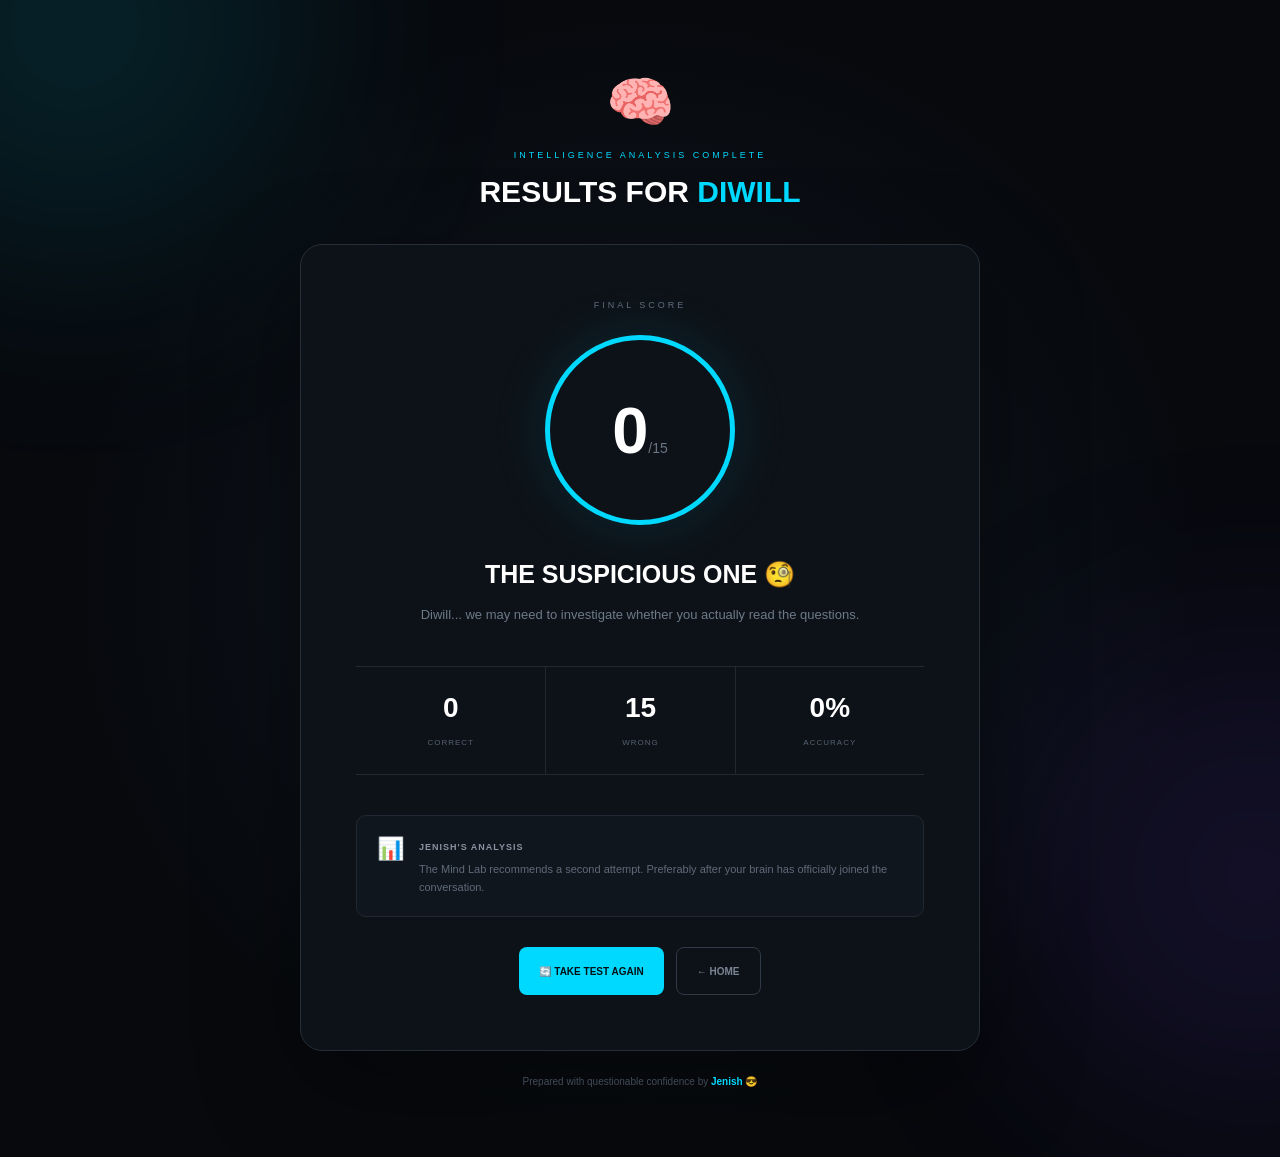
==== result.html @ ab2cebee "Add files via upload huahuhauhauha" ====
<!DOCTYPE html>
<html lang="en">

<head>

    <meta charset="UTF-8">

    <meta
        name="viewport"
        content="width=device-width, initial-scale=1.0">

    <title>
        Mind Lab | Results
    </title>

    <link
        rel="stylesheet"
        href="style.css">

</head>


<body class="result-page">


    <div class="background-glow glow-one"></div>
    <div class="background-glow glow-two"></div>


    <main class="result-container">


        <div class="result-header">

            <div class="result-icon">
                🧠
            </div>

            <p>
                INTELLIGENCE ANALYSIS COMPLETE
            </p>

            <h1>

                RESULTS FOR
                <span>DIWILL</span>

            </h1>

        </div>


        <section class="result-card">


            <p class="score-label">

                FINAL SCORE

            </p>


            <div class="score-circle">

                <div>

                    <strong
                        id="finalScore">
                        0
                    </strong>

                    <small>
                        /15
                    </small>

                </div>

            </div>


            <h2 id="resultTitle">

                Calculating...

            </h2>


            <p
                id="resultMessage"
                class="result-message">

                Please wait...

            </p>


            <!-- Statistics -->

            <div class="stats">


                <div class="stat">

                    <span id="correctAnswers">
                        0
                    </span>

                    <small>
                        CORRECT
                    </small>

                </div>


                <div class="stat">

                    <span id="wrongAnswers">
                        0
                    </span>

                    <small>
                        WRONG
                    </small>

                </div>


                <div class="stat">

                    <span id="percentage">
                        0%
                    </span>

                    <small>
                        ACCURACY
                    </small>

                </div>


            </div>


            <!-- Result message -->

            <div class="analysis-box">

                <div>
                    📊
                </div>

                <div>

                    <strong>
                        JENISH'S ANALYSIS
                    </strong>

                    <p id="analysisText">

                        Analysis loading...

                    </p>

                </div>

            </div>


            <!-- Buttons -->

            <div class="result-buttons">

                <button
                    class="restart-button"
                    onclick="restartTest()">

                    🔄
                    TAKE TEST AGAIN

                </button>


                <button
                    class="home-button"
                    onclick="goHome()">

                    ←
                    HOME

                </button>

            </div>


        </section>


        <p class="creator-message">

            Prepared with questionable confidence
            by <strong>Jenish</strong> 😎

        </p>


    </main>


    <script>

        const score =
            Number(
                localStorage.getItem("diwillScore")
            ) || 0;


        const total =
            15;


        const correct =
            Number(
                localStorage.getItem("diwillCorrect")
            ) || 0;


        const wrong =
            total - correct;


        const percentage =
            Math.round(
                (correct / total) * 100
            );


        const playerName =
            localStorage.getItem(
                "diwillName"
            ) || "Diwill";


        document.getElementById(
            "finalScore"
        ).textContent = correct;


        document.getElementById(
            "correctAnswers"
        ).textContent = correct;


        document.getElementById(
            "wrongAnswers"
        ).textContent = wrong;


        document.getElementById(
            "percentage"
        ).textContent = percentage + "%";


        let title = "";

        let message = "";

        let analysis = "";


        if (correct <= 4) {

            title =
                "THE SUSPICIOUS ONE 🧐";

            message =
                "Diwill... we may need to investigate whether you actually read the questions.";

            analysis =
                "The Mind Lab recommends a second attempt. Preferably after your brain has officially joined the conversation.";

        }

        else if (correct <= 7) {

            title =
                "THE SURVIVOR 😭";

            message =
                "You survived the Mind Lab. Your brain has officially requested a break.";

            analysis =
                "You made it through the challenge. There is definitely some serious brain activity happening here.";

        }

        else if (correct <= 10) {

            title =
                "PRETTY SHARP ⚡";

            message =
                "Not bad at all. Jenish might have to increase the difficulty next time.";

            analysis =
                "Solid performance. Your logical thinking skills appear to be functioning suspiciously well.";

        }

        else if (correct <= 13) {

            title =
                "BRAIN MODE: ACTIVATED 🧠";

            message =
                "Okay... you're actually pretty good.";

            analysis =
                "Very strong performance. You handled most of the challenges with impressive consistency.";

        }

        else {

            title =
                "ABSOLUTE MENACE 👑";

            message =
                "Congratulations. You may have been too powerful for the Mind Lab.";

            analysis =
                "Exceptional performance on this fun challenge. Jenish may need to upgrade the security system.";

        }


        document.getElementById(
            "resultTitle"
        ).textContent = title;


        document.getElementById(
            "resultMessage"
        ).textContent = message;


        document.getElementById(
            "analysisText"
        ).textContent = analysis;


        function restartTest() {

            localStorage.removeItem(
                "diwillScore"
            );

            localStorage.removeItem(
                "diwillCorrect"
            );


            window.location.href =
                "test.html";

        }


        function goHome() {

            window.location.href =
                "index.html";

        }

    </script>


</body>

</html>
---- style.css ----
/* ============================================
   DIWILL MIND LAB
   COMPLETE WEBSITE STYLES
============================================ */


/* ============================================
   RESET
============================================ */

* {

    margin: 0;

    padding: 0;

    box-sizing: border-box;

}


html {

    scroll-behavior: smooth;

}


body {

    font-family:
        Arial,
        Helvetica,
        sans-serif;

    background: #07090d;

    color: #ffffff;

    min-height: 100vh;

}


/* ============================================
   BACKGROUND
============================================ */

.background-glow {

    position: fixed;

    width: 450px;

    height: 450px;

    border-radius: 50%;

    filter: blur(130px);

    opacity: 0.13;

    pointer-events: none;

    z-index: 0;

}


.glow-one {

    background: #00d9ff;

    top: -200px;

    left: -150px;

}


.glow-two {

    background: #7545ff;

    right: -200px;

    bottom: -200px;

}


/* ============================================
   NAVBAR
============================================ */

.navbar {

    width: 100%;

    padding: 28px 7%;

    display: flex;

    justify-content: space-between;

    align-items: center;

    border-bottom: 1px solid #181d26;

    position: relative;

    z-index: 5;

}


.logo {

    display: flex;

    align-items: center;

    gap: 10px;

    font-size: 15px;

    font-weight: 700;

    letter-spacing: 3px;

}


.logo span {

    font-size: 24px;

}


.creator {

    color: #566071;

    font-size: 10px;

    letter-spacing: 2px;

}


.creator strong {

    color: #00d9ff;

}


/* ============================================
   HOME PAGE
============================================ */

.home-page {

    min-height: 100vh;

    display: flex;

    flex-direction: column;

}


.hero {

    width: min(1000px, 90%);

    margin: auto;

    text-align: center;

    padding: 100px 20px;

    position: relative;

    z-index: 2;

}


/* Status */

.status-pill {

    display: inline-flex;

    align-items: center;

    gap: 9px;

    padding: 10px 17px;

    background: #0d1219;

    border: 1px solid #202832;

    border-radius: 50px;

    color: #758092;

    font-size: 10px;

    letter-spacing: 2px;

    margin-bottom: 35px;

}


.status-dot {

    width: 7px;

    height: 7px;

    background: #00e5a0;

    border-radius: 50%;

    box-shadow:
        0 0 12px #00e5a0;

}


/* Heading */

.classified {

    color: #00d9ff;

    font-size: 11px;

    font-weight: bold;

    letter-spacing: 5px;

    margin-bottom: 20px;

}


.hero h1 {

    font-size: clamp(
        55px,
        9vw,
        100px
    );

    line-height: 0.95;

    letter-spacing: -4px;

    margin-bottom: 35px;

}


.hero h1 span {

    display: block;

    color: #00d9ff;

    margin-top: 10px;

}


.hero-description {

    max-width: 650px;

    margin: auto;

    color: #7d8796;

    font-size: 15px;

    line-height: 1.9;

}


/* Warning */

.warning-box {

    width: min(620px, 100%);

    margin: 50px auto;

    padding: 22px 25px;

    display: flex;

    align-items: center;

    gap: 18px;

    text-align: left;

    background: rgba(
        255,
        255,
        255,
        0.025
    );

    border: 1px solid #242b35;

    border-radius: 14px;

}


.warning-icon {

    width: 45px;

    height: 45px;

    flex-shrink: 0;

    display: flex;

    align-items: center;

    justify-content: center;

    background: #17130b;

    border: 1px solid #443617;

    border-radius: 10px;

    font-size: 20px;

}


.warning-box h3 {

    font-size: 12px;

    letter-spacing: 2px;

    margin-bottom: 7px;

}


.warning-box p {

    color: #697382;

    font-size: 12px;

}


/* Info */

.test-info {

    display: grid;

    grid-template-columns:
        repeat(4, 1fr);

    gap: 16px;

    max-width: 720px;

    margin: 50px auto;

}


.info-card {

    padding: 25px 15px;

    min-height: 150px;

    display: flex;

    align-items: center;

    justify-content: center;

    flex-direction: column;

    gap: 8px;

    background: #0c1016;

    border: 1px solid #1d2530;

    border-radius: 14px;

    transition: 0.3s;

}


.info-card:hover {

    transform: translateY(-5px);

    border-color: #00d9ff;

}


.info-icon {

    font-size: 25px;

    margin-bottom: 5px;

}


.info-card strong {

    font-size: 27px;

}


.info-card span {

    color: #626c7c;

    font-size: 11px;

    text-transform: uppercase;

    letter-spacing: 1px;

}


/* Start button */

.start-button {

    min-width: 260px;

    padding: 19px 25px;

    border: none;

    border-radius: 9px;

    background: #00d9ff;

    color: #031015;

    font-size: 12px;

    font-weight: 800;

    letter-spacing: 1px;

    cursor: pointer;

    display: inline-flex;

    justify-content: center;

    align-items: center;

    gap: 25px;

    transition: 0.3s;

}


.start-button b {

    font-size: 22px;

}


.start-button:hover {

    transform: translateY(-4px);

    box-shadow:
        0 15px 40px
        rgba(
            0,
            217,
            255,
            0.18
        );

}


.bottom-text {

    color: #424b59;

    font-size: 11px;

    margin-top: 20px;

}


/* Footer */

footer {

    position: relative;

    z-index: 2;

    padding: 30px 7%;

    display: flex;

    justify-content: space-between;

    color: #353d49;

    font-size: 9px;

    letter-spacing: 2px;

    border-top: 1px solid #141920;

}


/* ============================================
   LOGIN PAGE
============================================ */

.login-page {

    min-height: 100vh;

    display: flex;

    align-items: center;

    justify-content: center;

    padding: 60px 20px;

    position: relative;

    background:
        radial-gradient(
            circle at center,
            #101820,
            #07090d 65%
        );

    overflow: hidden;

}


.login-container {

    width: min(
        520px,
        100%
    );

    padding: 55px;

    text-align: center;

    position: relative;

    z-index: 2;

    background: rgba(
        13,
        17,
        24,
        0.95
    );

    border: 1px solid #252e39;

    border-radius: 22px;

    box-shadow:
        0 35px 100px
        rgba(
            0,
            0,
            0,
            0.45
        );

}


.login-icon {

    font-size: 58px;

    margin-bottom: 22px;

}


.login-status {

    display: inline-block;

    padding: 9px 14px;

    border: 1px solid #26303b;

    background: #0a0e14;

    border-radius: 30px;

    color: #6d7787;

    font-size: 9px;

    letter-spacing: 2px;

    margin-bottom: 25px;

}


.login-container h1 {

    font-size: 35px;

    line-height: 1.25;

    margin-bottom: 20px;

}


.login-container h1 span {

    color: #00d9ff;

}


.login-description {

    color: #697483;

    font-size: 13px;

    line-height: 1.8;

    margin-bottom: 40px;

}


/* Input */

.input-group {

    text-align: left;

    margin-bottom: 25px;

}


.input-group label {

    display: block;

    color: #778292;

    font-size: 9px;

    letter-spacing: 2px;

    margin-bottom: 10px;

}


.input-wrapper {

    display: flex;

    align-items: center;

    gap: 12px;

    padding: 0 16px;

    background: #080c11;

    border: 1px solid #27303b;

    border-radius: 10px;

    transition: 0.2s;

}


.input-wrapper:focus-within {

    border-color: #00d9ff;

    box-shadow:
        0 0 20px
        rgba(
            0,
            217,
            255,
            0.06
        );

}


.input-wrapper span {

    color: #505b6b;

    font-size: 15px;

}


.input-wrapper input {

    width: 100%;

    height: 55px;

    background: transparent;

    border: none;

    outline: none;

    color: white;

    font-size: 14px;

}


.input-wrapper input::placeholder {

    color: #3e4754;

}


/* Error */

.login-error {

    min-height: 25px;

    margin: 5px 0 10px;

    color: #ff526b;

    font-size: 11px;

    font-weight: bold;

}


.login-error.success {

    color: #00e5a0;

}


/* Privacy */

.privacy-note {

    display: flex;

    align-items: center;

    gap: 12px;

    padding: 15px;

    margin: 15px 0 25px;

    text-align: left;

    background: #0b1016;

    border: 1px solid #1d2530;

    border-radius: 9px;

}


.privacy-note span {

    font-size: 18px;

}


.privacy-note p {

    color: #596474;

    font-size: 10px;

    line-height: 1.5;

}


/* Login button */

.login-button {

    width: 100%;

    height: 57px;

    border: none;

    border-radius: 9px;

    background: #00d9ff;

    color: #031015;

    font-size: 11px;

    font-weight: 800;

    letter-spacing: 1px;

    cursor: pointer;

    display: flex;

    justify-content: center;

    align-items: center;

    gap: 20px;

    transition: 0.3s;

}


.login-button b {

    font-size: 20px;

}


.login-button:hover {

    transform: translateY(-3px);

    box-shadow:
        0 15px 35px
        rgba(
            0,
            217,
            255,
            0.15
        );

}


.login-footer {

    margin-top: 30px;

    color: #3f4855;

    font-size: 9px;

    letter-spacing: 2px;

}


.login-footer strong {

    color: #00d9ff;

}


.wrong-input {

    border-color: #ff526b !important;

    animation:
        shake 0.4s;

}


@keyframes shake {

    0% {
        transform: translateX(0);
    }

    25% {
        transform: translateX(-7px);
    }

    50% {
        transform: translateX(7px);
    }

    75% {
        transform: translateX(-7px);
    }

    100% {
        transform: translateX(0);
    }

}


/* ============================================
   TEST PAGE
============================================ */

.test-page {

    min-height: 100vh;

    background:
        radial-gradient(
            circle at top,
            #111a23,
            #07090d 60%
        );

}


.test-header {

    height: 90px;

    padding: 0 7%;

    display: flex;

    align-items: center;

    justify-content: space-between;

    border-bottom: 1px solid #1a212b;

}


.test-header-right {

    display: flex;

    align-items: center;

    gap: 30px;

}


.live-indicator {

    display: flex;

    align-items: center;

    gap: 8px;

    color: #596474;

    font-size: 9px;

    letter-spacing: 1px;

}


.live-indicator span {

    width: 7px;

    height: 7px;

    background: #00e5a0;

    border-radius: 50%;

}


.timer-box {

    min-width: 145px;

    padding: 12px 17px;

    background: #0d1218;

    border: 1px solid #26303b;

    border-radius: 9px;

    display: flex;

    justify-content: space-between;

    align-items: center;

    gap: 15px;

}


.timer-box small {

    color: #566171;

    font-size: 8px;

    letter-spacing: 1px;

}


.timer-box strong {

    color: #00d9ff;

    font-size: 16px;

}


.timer-warning {

    color: #ff526b !important;

}


/* ============================================
   TEST CONTAINER
============================================ */

.test-container {

    width: min(
        900px,
        90%
    );

    margin: auto;

    padding: 75px 0;

}


/* Greeting */

.test-greeting {

    margin-bottom: 50px;

}


.test-greeting p {

    color: #00d9ff;

    font-size: 9px;

    letter-spacing: 3px;

    margin-bottom: 12px;

}


.test-greeting h1 {

    font-size: 38px;

    margin-bottom: 10px;

}


.test-greeting h1 span {

    color: #00d9ff;

}


.player-greeting {

    color: #5f6a79;

    font-size: 12px;

}


/* Progress */

.test-progress-section {

    margin-bottom: 30px;

}


.progress-info {

    display: flex;

    justify-content: space-between;

    color: #5f6978;

    font-size: 9px;

    letter-spacing: 1px;

    margin-bottom: 12px;

}


.progress-info strong {

    color: white;

}


.progress-container {

    width: 100%;

    height: 5px;

    background: #181e27;

    border-radius: 20px;

    overflow: hidden;

}


#progressBar {

    height: 100%;

    width: 0%;

    background: #00d9ff;

    border-radius: 20px;

    transition: width 0.4s;

}


/* ============================================
   QUESTION CARD
============================================ */

.question-card {

    background: #0d1218;

    border: 1px solid #242d38;

    border-radius: 20px;

    padding: 55px;

    min-height: 500px;

    box-shadow:
        0 35px 90px
        rgba(
            0,
            0,
            0,
            0.25
        );

}


.question-heading {

    display: flex;

    justify-content: space-between;

    align-items: center;

    margin-bottom: 30px;

}


.category {

    color: #00d9ff;

    font-size: 9px;

    letter-spacing: 3px;

}


.question-number-circle {

    width: 43px;

    height: 43px;

    display: flex;

    align-items: center;

    justify-content: center;

    border: 1px solid #27313d;

    border-radius: 50%;

    color: #657080;

    font-size: 11px;

}


.question-card h2 {

    max-width: 760px;

    font-size: 26px;

    line-height: 1.55;

    font-weight: 600;

    margin-bottom: 17px;

}


.choose-text {

    color: #485362;

    font-size: 9px;

    letter-spacing: 1.5px;

    margin-bottom: 30px;

}


/* Answers */

.answers {

    display: grid;

    grid-template-columns:
        repeat(2, 1fr);

    gap: 15px;

}


.answer-button {

    min-height: 68px;

    padding: 15px 18px;

    display: flex;

    align-items: center;

    gap: 15px;

    text-align: left;

    background: #111720;

    border: 1px solid #27313d;

    border-radius: 10px;

    color: #bdc5d0;

    cursor: pointer;

    transition: 0.2s;

}


.answer-button:hover {

    transform: translateY(-3px);

    border-color: #00d9ff;

    background: #141c25;

}


.answer-button:disabled {

    cursor: default;

}


.answer-letter {

    width: 31px;

    height: 31px;

    flex-shrink: 0;

    display: flex;

    align-items: center;

    justify-content: center;

    border: 1px solid #303a47;

    border-radius: 7px;

    color: #667181;

    font-size: 11px;

    font-weight: bold;

}


.answer-button.correct {

    background:
        rgba(
            0,
            229,
            160,
            0.08
        );

    border-color: #00b982;

    color: #00e5a0;

}


.answer-button.correct
.answer-letter {

    border-color: #00b982;

    color: #00e5a0;

}


.answer-button.wrong {

    background:
        rgba(
            255,
            82,
            107,
            0.08
        );

    border-color: #ff526b;

    color: #ff7588;

}


/* Footer */

.question-footer {

    display: flex;

    justify-content: space-between;

    align-items: center;

    margin-top: 45px;

}


.footer-message {

    color: #46515f;

    font-size: 11px;

}


.next-button {

    padding: 15px 22px;

    border: none;

    border-radius: 8px;

    background: #ffffff;

    color: #07090d;

    font-size: 10px;

    font-weight: bold;

    letter-spacing: 1px;

    cursor: pointer;

    transition: 0.2s;

}


.next-button span {

    margin-left: 15px;

    font-size: 17px;

}


.next-button:not(:disabled):hover {

    transform: translateY(-3px);

}


.next-button:disabled {

    opacity: 0.25;

    cursor: not-allowed;

}


/* Tip */

.test-tip {

    display: flex;

    justify-content: center;

    align-items: center;

    gap: 10px;

    padding: 25px;

    color: #46505e;

    font-size: 10px;

}


/* ============================================
   RESULT PAGE
============================================ */

.result-page {

    min-height: 100vh;

    display: flex;

    justify-content: center;

    align-items: center;

    padding: 70px 20px;

    background:
        radial-gradient(
            circle at center,
            #111a23,
            #07090d 65%
        );

}


.result-container {

    width: min(
        680px,
        100%
    );

    text-align: center;

    position: relative;

    z-index: 2;

}


.result-header {

    margin-bottom: 35px;

}


.result-icon {

    font-size: 55px;

    margin-bottom: 15px;

}


.result-header p {

    color: #00d9ff;

    font-size: 9px;

    letter-spacing: 3px;

    margin-bottom: 15px;

}


.result-header h1 {

    font-size: 30px;

}


.result-header h1 span {

    color: #00d9ff;

}


/* Card */

.result-card {

    padding: 55px;

    background: #0d1218;

    border: 1px solid #252e39;

    border-radius: 22px;

    box-shadow:
        0 35px 100px
        rgba(
            0,
            0,
            0,
            0.4
        );

}


.score-label {

    color: #606b7b;

    font-size: 9px;

    letter-spacing: 3px;

}


/* Score */

.score-circle {

    width: 190px;

    height: 190px;

    margin: 25px auto 35px;

    border: 5px solid #00d9ff;

    border-radius: 50%;

    display: flex;

    align-items: center;

    justify-content: center;

    box-shadow:
        0 0 60px
        rgba(
            0,
            217,
            255,
            0.10
        );

}


.score-circle div {

    display: flex;

    align-items: baseline;

}


.score-circle strong {

    font-size: 65px;

}


.score-circle small {

    color: #697483;

    font-size: 14px;

}


/* Result */

#resultTitle {

    font-size: 25px;

    margin-bottom: 15px;

}


.result-message {

    max-width: 500px;

    margin: auto;

    color: #6e7988;

    line-height: 1.7;

    font-size: 13px;

}


/* Stats */

.stats {

    display: grid;

    grid-template-columns:
        repeat(3, 1fr);

    margin: 40px 0;

    border-top: 1px solid #202832;

    border-bottom: 1px solid #202832;

}


.stat {

    padding: 25px 10px;

}


.stat + .stat {

    border-left: 1px solid #202832;

}


.stat span {

    display: block;

    font-size: 28px;

    font-weight: bold;

    margin-bottom: 7px;

}


.stat small {

    color: #566171;

    font-size: 8px;

    letter-spacing: 1px;

}


/* Analysis */

.analysis-box {

    display: flex;

    gap: 15px;

    padding: 20px;

    margin-bottom: 30px;

    text-align: left;

    background: #10161e;

    border: 1px solid #202933;

    border-radius: 10px;

}


.analysis-box > div:first-child {

    font-size: 22px;

}


.analysis-box strong {

    color: #8993a1;

    font-size: 9px;

    letter-spacing: 1px;

}


.analysis-box p {

    color: #5f6a79;

    font-size: 11px;

    line-height: 1.6;

    margin-top: 7px;

}


/* Buttons */

.result-buttons {

    display: flex;

    gap: 12px;

    justify-content: center;

}


.restart-button,
.home-button {

    min-height: 48px;

    padding: 0 20px;

    border-radius: 8px;

    font-size: 10px;

    font-weight: bold;

    cursor: pointer;

    transition: 0.2s;

}


.restart-button {

    background: #00d9ff;

    border: none;

    color: #031015;

}


.home-button {

    background: transparent;

    border: 1px solid #303a47;

    color: #7b8695;

}


.restart-button:hover,
.home-button:hover {

    transform: translateY(-3px);

}


.creator-message {

    margin-top: 25px;

    color: #414b59;

    font-size: 10px;

}


.creator-message strong {

    color: #00d9ff;

}


/* ============================================
   RESPONSIVE
============================================ */

@media (max-width: 750px) {


    .hero {

        padding: 75px 10px;

    }


    .hero h1 {

        font-size: 65px;

        letter-spacing: -3px;

    }


    .test-info {

        grid-template-columns:
            repeat(2, 1fr);

    }


    .test-header {

        height: auto;

        padding: 20px;

    }


    .live-indicator {

        display: none;

    }


    .test-header-right {

        gap: 0;

    }


    .test-container {

        padding: 50px 0;

    }


    .question-card {

        padding: 35px 25px;

    }


    .question-card h2 {

        font-size: 21px;

    }


    .answers {

        grid-template-columns: 1fr;

    }


}


@media (max-width: 550px) {


    .navbar {

        padding: 22px;

    }


    .creator {

        display: none;

    }


    .hero h1 {

        font-size: 52px;

    }


    .classified {

        letter-spacing: 3px;

    }


    .test-info {

        grid-template-columns:
            repeat(2, 1fr);

    }


    footer {

        flex-direction: column;

        gap: 10px;

        text-align: center;

    }


    .login-container {

        padding: 40px 25px;

    }


    .login-container h1 {

        font-size: 28px;

    }


    .test-greeting h1 {

        font-size: 30px;

    }


    .question-footer {

        flex-direction: column;

        align-items: stretch;

        gap: 20px;

    }


    .next-button {

        width: 100%;

    }


    .footer-message {

        text-align: center;

    }


    .result-card {

        padding: 40px 20px;

    }


    .result-buttons {

        flex-direction: column;

    }


    .restart-button,
    .home-button {

        width: 100%;

    }


}


@media (max-width: 380px) {


    .hero h1 {

        font-size: 45px;

    }


    .test-info {

        grid-template-columns: 1fr;

    }


    .timer-box {

        min-width: 120px;

    }


    .timer-box small {

        display: none;

    }

}
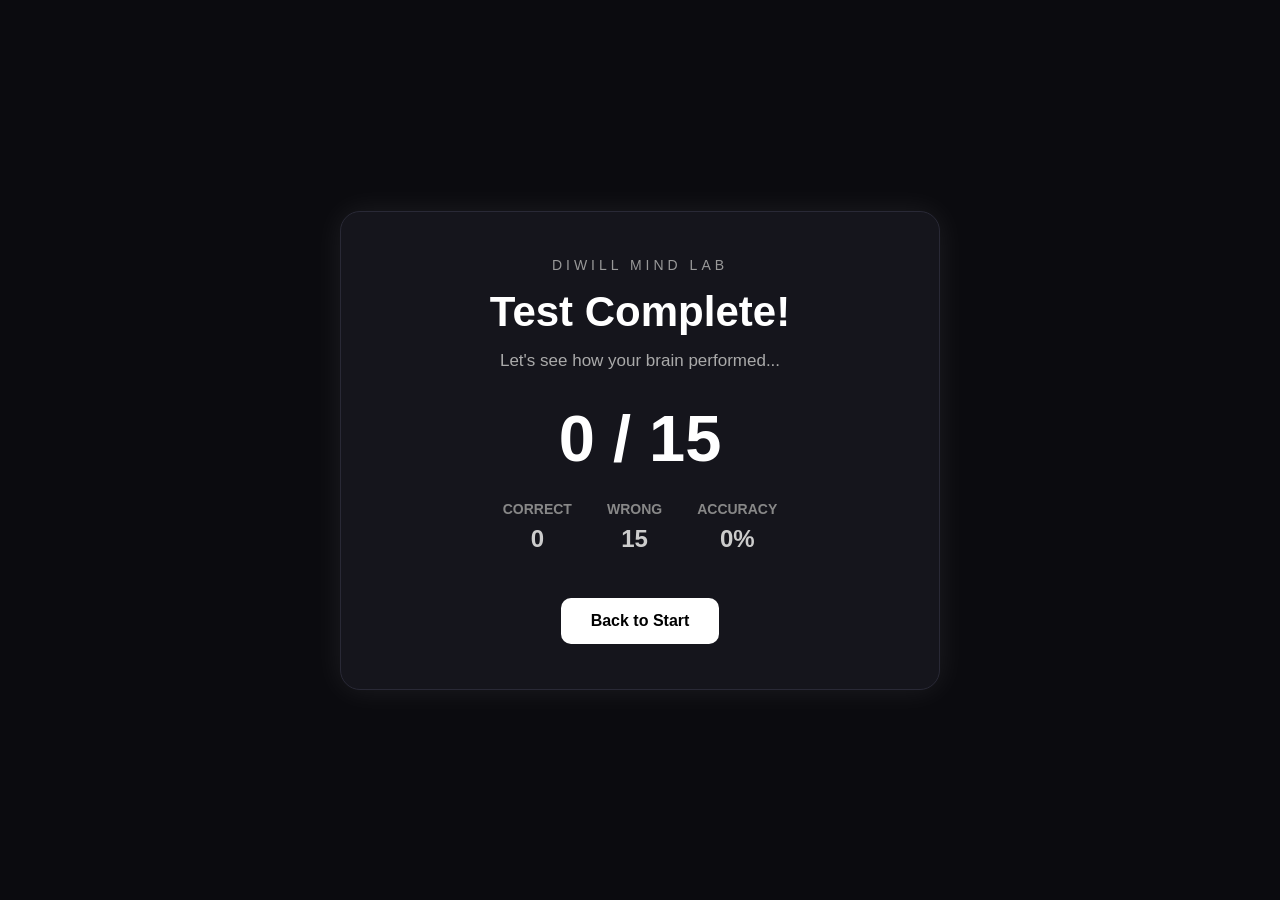
==== commit b8b1e14f: "Update result.html" ====
--- a/result.html
+++ b/result.html
@@ -1,380 +1,174 @@
 <!DOCTYPE html>
 <html lang="en">
+<head>
+    <meta charset="UTF-8">
+    <meta name="viewport" content="width=device-width, initial-scale=1.0">
 
-<head>
+    <title>Diwill Mind Lab - Result</title>
 
-    <meta charset="UTF-8">
+    <style>
+        * {
+            margin: 0;
+            padding: 0;
+            box-sizing: border-box;
+            font-family: Arial, sans-serif;
+        }
 
-    <meta
-        name="viewport"
-        content="width=device-width, initial-scale=1.0">
+        body {
+            min-height: 100vh;
+            background: #0b0b0f;
+            color: white;
+            display: flex;
+            justify-content: center;
+            align-items: center;
+            text-align: center;
+        }
 
-    <title>
-        Mind Lab | Results
-    </title>
+        .result-box {
+            width: 90%;
+            max-width: 600px;
+            padding: 45px 30px;
+            background: #15151c;
+            border: 1px solid #292936;
+            border-radius: 20px;
+            box-shadow: 0 0 30px rgba(255, 255, 255, 0.08);
+        }
 
-    <link
-        rel="stylesheet"
-        href="style.css">
+        .small-title {
+            font-size: 14px;
+            letter-spacing: 4px;
+            color: #999;
+            margin-bottom: 15px;
+        }
 
+        h1 {
+            font-size: 42px;
+            margin-bottom: 15px;
+        }
+
+        .message {
+            color: #aaa;
+            margin-bottom: 30px;
+            font-size: 17px;
+        }
+
+        .score {
+            font-size: 65px;
+            font-weight: bold;
+            margin: 20px 0;
+        }
+
+        .details {
+            display: flex;
+            justify-content: center;
+            gap: 35px;
+            margin: 25px 0;
+            color: #ccc;
+        }
+
+        .detail h3 {
+            font-size: 14px;
+            color: #888;
+            margin-bottom: 8px;
+        }
+
+        .detail p {
+            font-size: 24px;
+            font-weight: bold;
+        }
+
+        .button {
+            display: inline-block;
+            margin-top: 20px;
+            padding: 14px 30px;
+            background: white;
+            color: black;
+            text-decoration: none;
+            border-radius: 10px;
+            font-weight: bold;
+            transition: 0.3s;
+        }
+
+        .button:hover {
+            transform: translateY(-3px);
+            box-shadow: 0 8px 20px rgba(255, 255, 255, 0.15);
+        }
+
+        @media (max-width: 500px) {
+            h1 {
+                font-size: 32px;
+            }
+
+            .score {
+                font-size: 50px;
+            }
+
+            .details {
+                gap: 20px;
+            }
+        }
+    </style>
 </head>
 
+<body>
 
-<body class="result-page">
+    <div class="result-box">
 
+        <div class="small-title">DIWILL MIND LAB</div>
 
-    <div class="background-glow glow-one"></div>
-    <div class="background-glow glow-two"></div>
+        <h1>Test Complete!</h1>
 
+        <p class="message">
+            Let's see how your brain performed...
+        </p>
 
-    <main class="result-container">
+        <div class="score" id="score">
+            0 / 15
+        </div>
 
+        <div class="details">
 
-        <div class="result-header">
-
-            <div class="result-icon">
-                🧠
+            <div class="detail">
+                <h3>CORRECT</h3>
+                <p id="correct">0</p>
             </div>
 
-            <p>
-                INTELLIGENCE ANALYSIS COMPLETE
-            </p>
+            <div class="detail">
+                <h3>WRONG</h3>
+                <p id="wrong">0</p>
+            </div>
 
-            <h1>
-
-                RESULTS FOR
-                <span>DIWILL</span>
-
-            </h1>
+            <div class="detail">
+                <h3>ACCURACY</h3>
+                <p id="percentage">0%</p>
+            </div>
 
         </div>
 
+        <a href="index.html" class="button">
+            Back to Start
+        </a>
 
-        <section class="result-card">
-
-
-            <p class="score-label">
-
-                FINAL SCORE
-
-            </p>
-
-
-            <div class="score-circle">
-
-                <div>
-
-                    <strong
-                        id="finalScore">
-                        0
-                    </strong>
-
-                    <small>
-                        /15
-                    </small>
-
-                </div>
-
-            </div>
-
-
-            <h2 id="resultTitle">
-
-                Calculating...
-
-            </h2>
-
-
-            <p
-                id="resultMessage"
-                class="result-message">
-
-                Please wait...
-
-            </p>
-
-
-            <!-- Statistics -->
-
-            <div class="stats">
-
-
-                <div class="stat">
-
-                    <span id="correctAnswers">
-                        0
-                    </span>
-
-                    <small>
-                        CORRECT
-                    </small>
-
-                </div>
-
-
-                <div class="stat">
-
-                    <span id="wrongAnswers">
-                        0
-                    </span>
-
-                    <small>
-                        WRONG
-                    </small>
-
-                </div>
-
-
-                <div class="stat">
-
-                    <span id="percentage">
-                        0%
-                    </span>
-
-                    <small>
-                        ACCURACY
-                    </small>
-
-                </div>
-
-
-            </div>
-
-
-            <!-- Result message -->
-
-            <div class="analysis-box">
-
-                <div>
-                    📊
-                </div>
-
-                <div>
-
-                    <strong>
-                        JENISH'S ANALYSIS
-                    </strong>
-
-                    <p id="analysisText">
-
-                        Analysis loading...
-
-                    </p>
-
-                </div>
-
-            </div>
-
-
-            <!-- Buttons -->
-
-            <div class="result-buttons">
-
-                <button
-                    class="restart-button"
-                    onclick="restartTest()">
-
-                    🔄
-                    TAKE TEST AGAIN
-
-                </button>
-
-
-                <button
-                    class="home-button"
-                    onclick="goHome()">
-
-                    ←
-                    HOME
-
-                </button>
-
-            </div>
-
-
-        </section>
-
-
-        <p class="creator-message">
-
-            Prepared with questionable confidence
-            by <strong>Jenish</strong> 😎
-
-        </p>
-
-
-    </main>
-
+    </div>
 
     <script>
+        const score = Number(localStorage.getItem("diwillScore")) || 0;
+        const total = 15;
+        const wrong = total - score;
+        const percentage = Math.round((score / total) * 100);
 
-        const score =
-            Number(
-                localStorage.getItem("diwillScore")
-            ) || 0;
+        document.getElementById("score").textContent =
+            score + " / " + total;
 
+        document.getElementById("correct").textContent =
+            score;
 
-        const total =
-            15;
+        document.getElementById("wrong").textContent =
+            wrong;
 
-
-        const correct =
-            Number(
-                localStorage.getItem("diwillCorrect")
-            ) || 0;
-
-
-        const wrong =
-            total - correct;
-
-
-        const percentage =
-            Math.round(
-                (correct / total) * 100
-            );
-
-
-        const playerName =
-            localStorage.getItem(
-                "diwillName"
-            ) || "Diwill";
-
-
-        document.getElementById(
-            "finalScore"
-        ).textContent = correct;
-
-
-        document.getElementById(
-            "correctAnswers"
-        ).textContent = correct;
-
-
-        document.getElementById(
-            "wrongAnswers"
-        ).textContent = wrong;
-
-
-        document.getElementById(
-            "percentage"
-        ).textContent = percentage + "%";
-
-
-        let title = "";
-
-        let message = "";
-
-        let analysis = "";
-
-
-        if (correct <= 4) {
-
-            title =
-                "THE SUSPICIOUS ONE 🧐";
-
-            message =
-                "Diwill... we may need to investigate whether you actually read the questions.";
-
-            analysis =
-                "The Mind Lab recommends a second attempt. Preferably after your brain has officially joined the conversation.";
-
-        }
-
-        else if (correct <= 7) {
-
-            title =
-                "THE SURVIVOR 😭";
-
-            message =
-                "You survived the Mind Lab. Your brain has officially requested a break.";
-
-            analysis =
-                "You made it through the challenge. There is definitely some serious brain activity happening here.";
-
-        }
-
-        else if (correct <= 10) {
-
-            title =
-                "PRETTY SHARP ⚡";
-
-            message =
-                "Not bad at all. Jenish might have to increase the difficulty next time.";
-
-            analysis =
-                "Solid performance. Your logical thinking skills appear to be functioning suspiciously well.";
-
-        }
-
-        else if (correct <= 13) {
-
-            title =
-                "BRAIN MODE: ACTIVATED 🧠";
-
-            message =
-                "Okay... you're actually pretty good.";
-
-            analysis =
-                "Very strong performance. You handled most of the challenges with impressive consistency.";
-
-        }
-
-        else {
-
-            title =
-                "ABSOLUTE MENACE 👑";
-
-            message =
-                "Congratulations. You may have been too powerful for the Mind Lab.";
-
-            analysis =
-                "Exceptional performance on this fun challenge. Jenish may need to upgrade the security system.";
-
-        }
-
-
-        document.getElementById(
-            "resultTitle"
-        ).textContent = title;
-
-
-        document.getElementById(
-            "resultMessage"
-        ).textContent = message;
-
-
-        document.getElementById(
-            "analysisText"
-        ).textContent = analysis;
-
-
-        function restartTest() {
-
-            localStorage.removeItem(
-                "diwillScore"
-            );
-
-            localStorage.removeItem(
-                "diwillCorrect"
-            );
-
-
-            window.location.href =
-                "test.html";
-
-        }
-
-
-        function goHome() {
-
-            window.location.href =
-                "index.html";
-
-        }
-
+        document.getElementById("percentage").textContent =
+            percentage + "%";
     </script>
 
-
 </body>
-
-</html>+</html>
